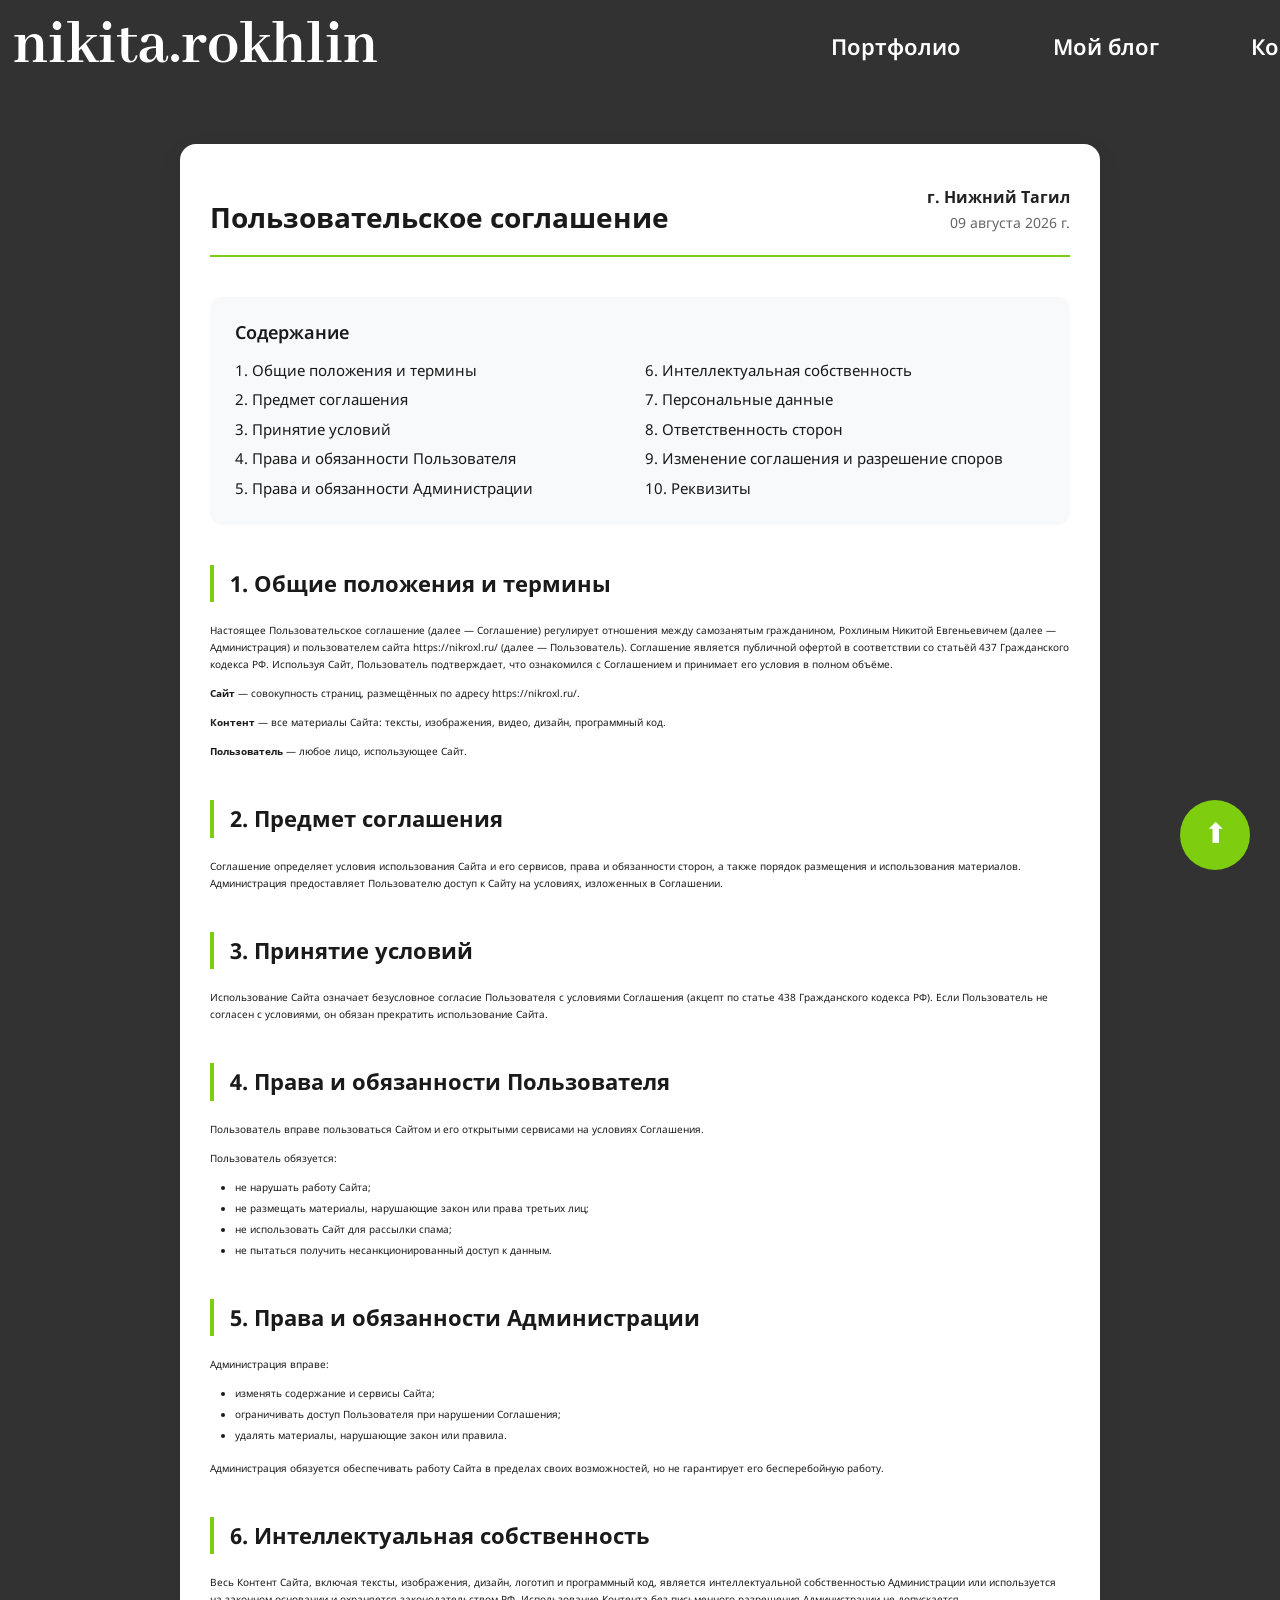
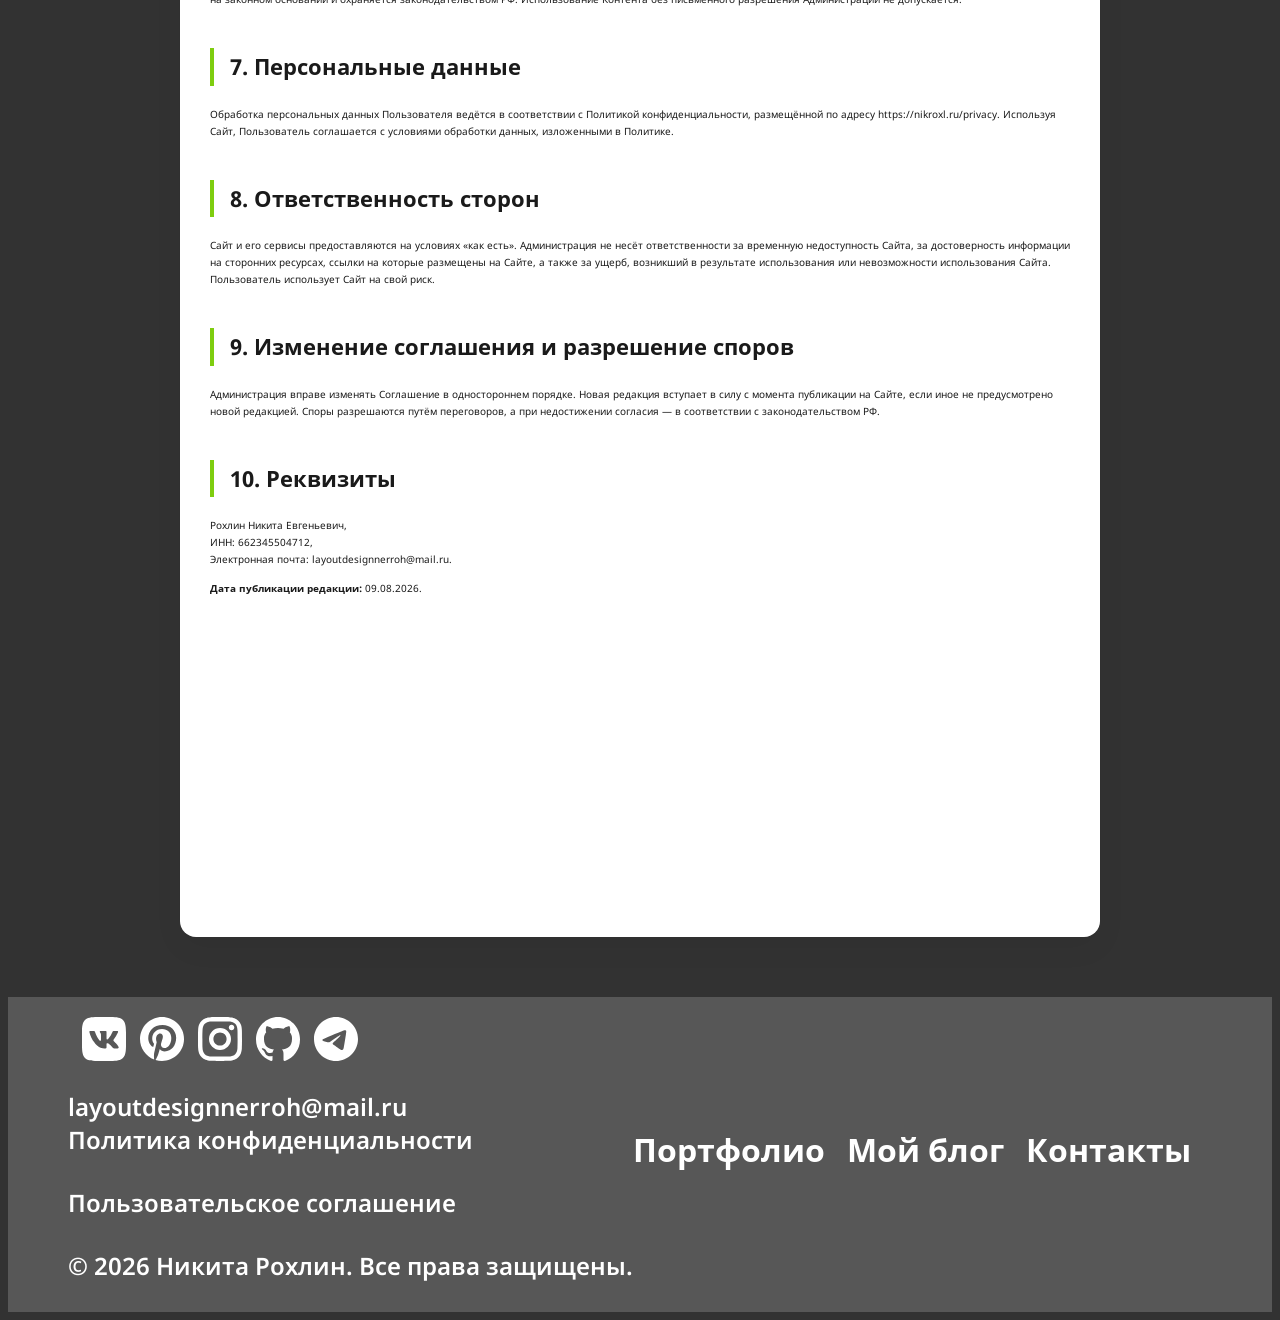
==== agreement.html @ 5d5fa80c "добавил js и форму" ====
<!DOCTYPE html>
<html lang="ru">

<head>
    <meta charset="UTF-8">
    <meta name="viewport" content="width=device-width, initial-scale=1.0">
    <link rel="stylesheet" href="/css/style.css">
    <link rel="stylesheet" href="/css/privary.css">
    <script src="JS/blogCards.js" defer></script>
    <script src="JS/blogPage.js" defer></script>
    <script src="JS/modalMenu.js" defer></script>
    <script src="JS/UpArrow.js" defer></script>
    <title>NIKROXL</title>
</head>

<style>
    /* ============================================
   СТИЛИ ДЛЯ СТРАНИЦ С ПРАВОВЫМИ ДОКУМЕНТАМИ
   ============================================ */

    /* Основной контейнер контента */
    .legal-page {
        max-width: 860px;
        margin: 60px auto;
        padding: 40px 30px;
        background: #ffffff;
        border-radius: 16px;
        box-shadow: 0 10px 30px rgba(0, 0, 0, 0.05);
        line-height: 1.7;
        color: #1a1a1a;

        /* ===== ВАЖНО: отступ снизу, чтобы контент не наезжал на футер ===== */
        padding-bottom: 300px;
        /* Если футер высокий, увеличь это значение */
    }

    /* Шапка документа */
    .legal-page__header {
        display: flex;
        justify-content: space-between;
        align-items: flex-end;
        flex-wrap: wrap;
        border-bottom: 2px solid #7ECD0F;
        padding-bottom: 20px;
        margin-bottom: 40px;
    }

    .legal-page__title {
        font-size: 28px;
        font-weight: 700;
        margin: 0;
        line-height: 1.2;
    }

    .legal-page__meta {
        text-align: right;
        font-size: 14px;
        color: #666;
    }

    .legal-page__meta strong {
        display: block;
        font-size: 16px;
        color: #222;
    }

    /* Оглавление */
    .legal-page__toc {
        background: #f8f9fa;
        padding: 20px 25px;
        border-radius: 12px;
        margin-bottom: 40px;
    }

    .legal-page__toc-title {
        font-size: 18px;
        font-weight: 600;
        margin-top: 0;
        margin-bottom: 10px;
    }

    .legal-page__toc-list {
        list-style: none;
        padding: 0;
        margin: 0;
        columns: 2 200px;
    }

    .legal-page__toc-list li {
        margin-bottom: 4px;
    }

    .legal-page__toc-list a {
        color: #1a1a1a;
        text-decoration: none;
        font-size: 15px;
        transition: color 0.2s;
    }

    .legal-page__toc-list a:hover {
        color: #7ECD0F;
    }

    /* Секции */
    .legal-page__section {
        margin-bottom: 40px;
    }

    .legal-page__section h2 {
        font-size: 22px;
        font-weight: 700;
        border-left: 4px solid #7ECD0F;
        padding-left: 16px;
        margin-top: 0;
        margin-bottom: 20px;
    }

    .legal-page__section h3 {
        font-size: 18px;
        font-weight: 600;
        margin-top: 25px;
        margin-bottom: 10px;
    }

    .legal-page__section p {
        margin: 12px 0;
    }

    .legal-page__section ul,
    .legal-page__section ol {
        padding-left: 25px;
        margin: 10px 0 16px;
    }

    .legal-page__section li {
        margin-bottom: 4px;
    }

    /* Футер — принудительно возвращаем в нормальный поток */
    .footer {
        position: relative !important;
        clear: both;
        margin-top: 0 !important;
    }

    /* Адаптив для мобилок */
    @media (max-width: 640px) {
        .legal-page {
            padding: 20px 16px;
            margin: 20px 10px;
            padding-bottom: 250px;
            /* На мобилках футер выше, отступ может быть меньше */
        }

        .legal-page__header {
            flex-direction: column;
            align-items: flex-start;
            gap: 8px;
        }

        .legal-page__meta {
            text-align: left;
            font-size: 13px;
        }

        .legal-page__toc-list {
            columns: 1;
        }
    }
</style>

<body>

    <div class="modal-overlay" id="modalOverlay">
        <div class="modal">
            <button class="modal__close" id="modalClose">✕</button>
            <nav class="modal__nav">
                <ul class="modal__list">
                    <li class="modal__item"><a href="/portfolio.html" class="modal__link">Портфолио</a></li>
                    <li class="modal__item"><a href="/blog.html" class="modal__link">Мой блог</a></li>
                    <li class="modal__item"><a href="/contact.html" class="modal__link">Контакты</a></li>
                </ul>
            </nav>
        </div>
    </div>

    <header class="header">
        <div class="container header__container">
            <div class="header__block">
                <a href="index.html" class="logo">
                    <h1 class="logo__text">nikita.rokhlin</h1>
                </a>

                <nav class="nav">
                    <ul class="nav__list">
                        <li class="nav__item"><a href="/portfolio.html" class="nav__link">Портфолио</a></li>
                        <li class="nav__item"><a href="/blog.html" class="nav__link">Мой блог</a></li>
                        <li class="nav__item"><a href="/contact.html" class="nav__link">Контакты</a></li>
                    </ul>
                </nav>

                <button class="btn bth__header">Меню</button>
            </div>
        </div>
    </header>

    <!--                          MAIN                    -->

    <main class="legal-page" id="top">

        <!-- ШАПКА -->
        <header class="legal-page__header">
            <h1 class="legal-page__title">Пользовательское соглашение</h1>
            <div class="legal-page__meta">
                <strong>г. Нижний Тагил</strong>
                09 августа 2026 г.
            </div>
        </header>

        <!-- ОГЛАВЛЕНИЕ -->
        <nav class="legal-page__toc" aria-label="Оглавление">
            <p class="legal-page__toc-title">Содержание</p>
            <ul class="legal-page__toc-list">
                <li><a href="#section1">1. Общие положения и термины</a></li>
                <li><a href="#section2">2. Предмет соглашения</a></li>
                <li><a href="#section3">3. Принятие условий</a></li>
                <li><a href="#section4">4. Права и обязанности Пользователя</a></li>
                <li><a href="#section5">5. Права и обязанности Администрации</a></li>
                <li><a href="#section6">6. Интеллектуальная собственность</a></li>
                <li><a href="#section7">7. Персональные данные</a></li>
                <li><a href="#section8">8. Ответственность сторон</a></li>
                <li><a href="#section9">9. Изменение соглашения и разрешение споров</a></li>
                <li><a href="#section10">10. Реквизиты</a></li>
            </ul>
        </nav>

        <!-- РАЗДЕЛ 1 -->
        <section class="legal-page__section" id="section1">
            <h2>1. Общие положения и термины</h2>
            <p>Настоящее Пользовательское соглашение (далее — Соглашение) регулирует отношения между самозанятым
                гражданином, Рохлиным Никитой Евгеньевичем (далее — Администрация) и пользователем сайта <a
                    href="https://nikroxl.ru/">https://nikroxl.ru/</a> (далее — Пользователь). Соглашение является
                публичной офертой в соответствии со статьёй 437 Гражданского кодекса РФ. Используя Сайт, Пользователь
                подтверждает, что ознакомился с Соглашением и принимает его условия в полном объёме.</p>

            <p><strong>Сайт</strong> — совокупность страниц, размещённых по адресу <a
                    href="https://nikroxl.ru/">https://nikroxl.ru/</a>.</p>
            <p><strong>Контент</strong> — все материалы Сайта: тексты, изображения, видео, дизайн, программный код.</p>
            <p><strong>Пользователь</strong> — любое лицо, использующее Сайт.</p>
        </section>

        <!-- РАЗДЕЛ 2 -->
        <section class="legal-page__section" id="section2">
            <h2>2. Предмет соглашения</h2>
            <p>Соглашение определяет условия использования Сайта и его сервисов, права и обязанности сторон, а также
                порядок размещения и использования материалов. Администрация предоставляет Пользователю доступ к Сайту
                на условиях, изложенных в Соглашении.</p>
        </section>

        <!-- РАЗДЕЛ 3 -->
        <section class="legal-page__section" id="section3">
            <h2>3. Принятие условий</h2>
            <p>Использование Сайта означает безусловное согласие Пользователя с условиями Соглашения (акцепт по статье
                438 Гражданского кодекса РФ). Если Пользователь не согласен с условиями, он обязан прекратить
                использование Сайта.</p>
        </section>

        <!-- РАЗДЕЛ 4 -->
        <section class="legal-page__section" id="section4">
            <h2>4. Права и обязанности Пользователя</h2>
            <p>Пользователь вправе пользоваться Сайтом и его открытыми сервисами на условиях Соглашения.</p>
            <p>Пользователь обязуется:</p>
            <ul>
                <li>не нарушать работу Сайта;</li>
                <li>не размещать материалы, нарушающие закон или права третьих лиц;</li>
                <li>не использовать Сайт для рассылки спама;</li>
                <li>не пытаться получить несанкционированный доступ к данным.</li>
            </ul>
        </section>

        <!-- РАЗДЕЛ 5 -->
        <section class="legal-page__section" id="section5">
            <h2>5. Права и обязанности Администрации</h2>
            <p>Администрация вправе:</p>
            <ul>
                <li>изменять содержание и сервисы Сайта;</li>
                <li>ограничивать доступ Пользователя при нарушении Соглашения;</li>
                <li>удалять материалы, нарушающие закон или правила.</li>
            </ul>
            <p>Администрация обязуется обеспечивать работу Сайта в пределах своих возможностей, но не гарантирует его
                бесперебойную работу.</p>
        </section>

        <!-- РАЗДЕЛ 6 -->
        <section class="legal-page__section" id="section6">
            <h2>6. Интеллектуальная собственность</h2>
            <p>Весь Контент Сайта, включая тексты, изображения, дизайн, логотип и программный код, является
                интеллектуальной собственностью Администрации или используется на законном основании и охраняется
                законодательством РФ. Использование Контента без письменного разрешения Администрации не допускается.
            </p>
        </section>

        <!-- РАЗДЕЛ 7 -->
        <section class="legal-page__section" id="section7">
            <h2>7. Персональные данные</h2>
            <p>Обработка персональных данных Пользователя ведётся в соответствии с Политикой конфиденциальности,
                размещённой по адресу <a href="https://nikroxl.ru/privacy">https://nikroxl.ru/privacy</a>. Используя
                Сайт, Пользователь соглашается с условиями обработки данных, изложенными в Политике.</p>
        </section>

        <!-- РАЗДЕЛ 8 -->
        <section class="legal-page__section" id="section8">
            <h2>8. Ответственность сторон</h2>
            <p>Сайт и его сервисы предоставляются на условиях «как есть». Администрация не несёт ответственности за
                временную недоступность Сайта, за достоверность информации на сторонних ресурсах, ссылки на которые
                размещены на Сайте, а также за ущерб, возникший в результате использования или невозможности
                использования Сайта. Пользователь использует Сайт на свой риск.</p>
        </section>

        <!-- РАЗДЕЛ 9 -->
        <section class="legal-page__section" id="section9">
            <h2>9. Изменение соглашения и разрешение споров</h2>
            <p>Администрация вправе изменять Соглашение в одностороннем порядке. Новая редакция вступает в силу с
                момента публикации на Сайте, если иное не предусмотрено новой редакцией. Споры разрешаются путём
                переговоров, а при недостижении согласия — в соответствии с законодательством РФ.</p>
        </section>

        <!-- РАЗДЕЛ 10 -->
        <section class="legal-page__section" id="section10">
            <h2>10. Реквизиты</h2>
            <p>
                Рохлин Никита Евгеньевич,<br>
                ИНН: 662345504712,<br>
                Электронная почта: <a href="mailto:layoutdesignnerroh@mail.ru">layoutdesignnerroh@mail.ru</a>.
            </p>
            <p><strong>Дата публикации редакции:</strong> 09.08.2026.</p>
        </section>


    </main>


    <footer class="footer">
        <div class="container footer__container footer_politika">
            <!-- ===== ВЕРХНЯЯ ЧАСТЬ: Соцсети + Контакты ===== -->
            <div class="left__card">
                <div class="footer__top">
                    <!-- Социальные сети -->
                    <ul class="footer__social" aria-label="Социальные сети">
                        <li class="footer__social-item">
                            <a href="#" target="_blank" rel="noopener noreferrer" aria-label="Telegram">
                                <svg width="44" height="44" viewBox="0 0 44 44" fill="none"
                                    xmlns="http://www.w3.org/2000/svg">
                                    <path
                                        d="M28.7606 0H15.2636C2.9304 0 0 2.9326 0 15.2394V28.7386C0 41.0674 2.9106 44 15.2394 44H28.7386C41.0674 44 44 41.0894 44 28.7606V15.2636C44 2.9304 41.0894 0 28.7606 0ZM35.5212 31.394H32.3114C31.097 31.394 30.7318 30.4106 28.5538 28.2326C26.653 26.4 25.85 26.1712 25.3682 26.1712C24.7038 26.1712 24.5212 26.3538 24.5212 27.2712V30.1576C24.5212 30.9386 24.2682 31.3962 22.2288 31.3962C20.2499 31.2618 18.3311 30.6599 16.63 29.6399C14.9289 28.6199 13.494 27.211 12.4432 25.5288C9.94917 22.4279 8.21486 18.7868 7.3788 14.8962C7.3788 14.4144 7.5614 13.9788 8.4788 13.9788H11.6886C12.5136 13.9788 12.8106 14.3462 13.1318 15.1932C14.6894 19.778 17.347 23.7644 18.425 23.7644C18.8386 23.7644 19.019 23.5818 19.019 22.55V17.8288C18.8826 15.675 17.7386 15.4924 17.7386 14.7136C17.7533 14.5082 17.8474 14.3166 18.001 14.1794C18.1546 14.0422 18.3556 13.9703 18.5614 13.9788H23.6038C24.2924 13.9788 24.5212 14.322 24.5212 15.147V21.5182C24.5212 22.2068 24.8182 22.4356 25.025 22.4356C25.4386 22.4356 25.7576 22.2068 26.5144 21.45C28.1399 19.4677 29.4679 17.2592 30.4568 14.894C30.5585 14.6103 30.7499 14.3675 31.002 14.2024C31.2541 14.0372 31.5531 13.9587 31.8538 13.9788H35.0636C36.025 13.9788 36.2296 14.4606 36.025 15.147C34.858 17.7616 33.4138 20.2434 31.7174 22.55C31.372 23.078 31.2334 23.353 31.7174 23.9712C32.0364 24.453 33.1606 25.3924 33.9174 26.2856C35.0168 27.383 35.93 28.6521 36.6212 30.0432C36.8962 30.9364 36.4364 31.394 35.5212 31.394Z"
                                        fill="white" />
                                </svg>
                            </a>
                        </li>
                        <li class="footer__social-item">
                            <a href="#" target="_blank" rel="noopener noreferrer" aria-label="GitHub">
                                <svg width="44" height="44" viewBox="0 0 44 44" fill="none"
                                    xmlns="http://www.w3.org/2000/svg">
                                    <path
                                        d="M15.488 42.988C17.6 43.626 19.734 44 22 44C27.8348 44 33.4305 41.6822 37.5564 37.5564C41.6822 33.4305 44 27.8348 44 22C44 19.1109 43.431 16.2501 42.3254 13.581C41.2197 10.9118 39.5992 8.48654 37.5564 6.44365C35.5135 4.40076 33.0882 2.78025 30.419 1.67465C27.7499 0.569047 24.8891 0 22 0C19.1109 0 16.2501 0.569047 13.581 1.67465C10.9118 2.78025 8.48654 4.40076 6.44365 6.44365C2.31785 10.5695 0 16.1652 0 22C0 31.35 5.874 39.38 14.168 42.548C13.97 40.832 13.772 37.994 14.168 36.036L16.698 25.168C16.698 25.168 16.06 23.892 16.06 21.868C16.06 18.832 17.952 16.566 20.108 16.566C22 16.566 22.88 17.952 22.88 19.734C22.88 21.626 21.626 24.332 20.988 26.928C20.614 29.084 22.132 30.976 24.332 30.976C28.248 30.976 31.284 26.796 31.284 20.9C31.284 15.62 27.5 12.012 22.066 12.012C15.862 12.012 12.21 16.632 12.21 21.494C12.21 23.386 12.826 25.3 13.838 26.554C14.036 26.686 14.036 26.862 13.97 27.192L13.332 29.59C13.332 29.964 13.09 30.096 12.716 29.832C9.9 28.6 8.272 24.596 8.272 21.362C8.272 14.41 13.2 8.096 22.704 8.096C30.272 8.096 36.168 13.53 36.168 20.746C36.168 28.314 31.482 34.386 24.772 34.386C22.638 34.386 20.548 33.242 19.8 31.9L18.326 37.114C17.82 39.006 16.434 41.536 15.488 43.054V42.988Z"
                                        fill="white" />
                                </svg>
                            </a>
                        </li>
                        <li class="footer__social-item">
                            <a href="#" target="_blank" rel="noopener noreferrer" aria-label="YouTube">
                                <svg width="44" height="44" viewBox="0 0 44 44" fill="none"
                                    xmlns="http://www.w3.org/2000/svg">
                                    <path
                                        d="M22.0022 15.4C20.2518 15.4 18.573 16.0954 17.3353 17.3331C16.0976 18.5708 15.4022 20.2496 15.4022 22C15.4022 23.7504 16.0976 25.4292 17.3353 26.6669C18.573 27.9046 20.2518 28.6 22.0022 28.6C23.7526 28.6 25.4314 27.9046 26.6691 26.6669C27.9068 25.4292 28.6022 23.7504 28.6022 22C28.6022 20.2496 27.9068 18.5708 26.6691 17.3331C25.4314 16.0954 23.7526 15.4 22.0022 15.4ZM22.0022 11C24.9196 11 27.7175 12.1589 29.7804 14.2218C31.8433 16.2847 33.0022 19.0826 33.0022 22C33.0022 24.9174 31.8433 27.7153 29.7804 29.7782C27.7175 31.8411 24.9196 33 22.0022 33C19.0848 33 16.2869 31.8411 14.224 29.7782C12.1611 27.7153 11.0022 24.9174 11.0022 22C11.0022 19.0826 12.1611 16.2847 14.224 14.2218C16.2869 12.1589 19.0848 11 22.0022 11ZM36.3022 10.45C36.3022 11.1793 36.0125 11.8788 35.4967 12.3945C34.981 12.9103 34.2815 13.2 33.5522 13.2C32.8229 13.2 32.1234 12.9103 31.6077 12.3945C31.0919 11.8788 30.8022 11.1793 30.8022 10.45C30.8022 9.72065 31.0919 9.02118 31.6077 8.50546C32.1234 7.98973 32.8229 7.7 33.5522 7.7C34.2815 7.7 34.981 7.98973 35.4967 8.50546C36.0125 9.02118 36.3022 9.72065 36.3022 10.45ZM22.0022 4.4C16.5594 4.4 15.6706 4.4154 13.1384 4.5276C11.4136 4.609 10.2564 4.84 9.1828 5.258C8.28483 5.58882 7.47279 6.1174 6.8068 6.8046C6.1188 7.47036 5.58946 8.28242 5.258 9.1806C4.84 10.2586 4.609 11.4136 4.5298 13.1362C4.4154 15.565 4.4 16.4142 4.4 22C4.4 27.445 4.4154 28.3316 4.5276 30.8638C4.609 32.5864 4.84 33.7458 5.2558 34.8172C5.6298 35.7742 6.0698 36.4628 6.8002 37.1932C7.5416 37.9324 8.2302 38.3746 9.1762 38.7398C10.263 39.16 11.4202 39.3932 13.1362 39.4724C15.565 39.5868 16.4142 39.6 22 39.6C27.445 39.6 28.3316 39.5846 30.8638 39.4724C32.5842 39.391 33.7414 39.16 34.8172 38.7442C35.7152 38.4134 36.5272 37.8848 37.1932 37.1976C37.9346 36.4584 38.3768 35.7698 38.742 34.8216C39.16 33.7392 39.3932 32.582 39.4724 30.8616C39.5868 28.435 39.6 27.5836 39.6 22C39.6 16.5572 39.5846 15.6684 39.4724 13.1362C39.391 11.4158 39.1578 10.2542 38.742 9.1806C38.4112 8.28263 37.8826 7.47059 37.1954 6.8046C36.5296 6.1166 35.7176 5.58726 34.8194 5.2558C33.7414 4.8378 32.5842 4.6068 30.8638 4.5276C28.4372 4.4132 27.588 4.4 22 4.4M22 0C27.9774 0 28.7232 0.0219999 31.0706 0.132C33.4114 0.242 35.0086 0.6094 36.41 1.155C37.862 1.7138 39.0852 2.4706 40.3084 3.6916C41.4275 4.79101 42.2932 6.12144 42.845 7.59C43.3884 8.9914 43.758 10.5886 43.868 12.9316C43.9714 15.2768 44 16.0226 44 22C44 27.9774 43.978 28.7232 43.868 31.0684C43.758 33.4136 43.3884 35.0064 42.845 36.41C42.2932 37.8786 41.4275 39.209 40.3084 40.3084C39.209 41.4275 37.8786 42.2932 36.41 42.845C35.0086 43.3884 33.4114 43.758 31.0706 43.868C28.7232 43.9714 27.9774 44 22 44C16.0226 44 15.2768 43.978 12.9294 43.868C10.5886 43.758 8.9936 43.3884 7.59 42.845C6.12144 42.2932 4.79101 41.4275 3.6916 40.3084C2.57247 39.209 1.7068 37.8786 1.155 36.41C0.6094 35.0086 0.242 33.4114 0.132 31.0684C0.0263999 28.7232 0 27.9774 0 22C0 16.0226 0.0219999 15.2768 0.132 12.9316C0.242 10.5864 0.6094 8.9936 1.155 7.59C1.7068 6.12144 2.57247 4.79101 3.6916 3.6916C4.79101 2.57247 6.12144 1.7068 7.59 1.155C8.9914 0.6094 10.5864 0.242 12.9294 0.132C15.279 0.0285999 16.0248 0 22.0022 0"
                                        fill="white" />
                                </svg>
                            </a>
                        </li>
                        <li class="footer__social-item">
                            <a href="#" target="_blank" rel="noopener noreferrer" aria-label="VK">
                                <svg width="44" height="44" viewBox="0 0 44 44" fill="none"
                                    xmlns="http://www.w3.org/2000/svg">
                                    <path
                                        d="M22 0C19.1109 0 16.2501 0.583175 13.581 1.71623C10.9118 2.84928 8.48654 4.51002 6.44365 6.60363C2.31785 10.8319 0 16.5666 0 22.5462C0 32.5116 6.314 40.9664 15.048 43.9651C16.148 44.1454 16.5 43.4465 16.5 42.8378V39.0275C10.406 40.3802 9.108 36.0063 9.108 36.0063C8.096 33.3909 6.666 32.692 6.666 32.692C4.664 31.2941 6.82 31.3392 6.82 31.3392C9.02 31.497 10.186 33.6615 10.186 33.6615C12.1 37.0885 15.334 36.0739 16.588 35.5328C16.786 34.0673 17.358 33.0753 17.974 32.5116C13.09 31.948 7.964 30.009 7.964 21.4189C7.964 18.9163 8.8 16.9096 10.23 15.3089C10.01 14.7452 9.24 12.4004 10.45 9.35667C10.45 9.35667 12.298 8.74792 16.5 11.6564C18.238 11.1604 20.13 10.9124 22 10.9124C23.87 10.9124 25.762 11.1604 27.5 11.6564C31.702 8.74792 33.55 9.35667 33.55 9.35667C34.76 12.4004 33.99 14.7452 33.77 15.3089C35.2 16.9096 36.036 18.9163 36.036 21.4189C36.036 30.0315 30.888 31.9254 25.982 32.4891C26.774 33.188 27.5 34.5633 27.5 36.6601V42.8378C27.5 43.4465 27.852 44.168 28.974 43.9651C37.708 40.9439 44 32.5116 44 22.5462C44 19.5854 43.431 16.6536 42.3254 13.9181C41.2197 11.1827 39.5992 8.69724 37.5564 6.60363C35.5135 4.51002 33.0882 2.84928 30.419 1.71623C27.7499 0.583175 24.8891 0 22 0Z"
                                        fill="white" />
                                </svg>
                            </a>
                        </li>
                        <li class="footer__social-item">
                            <a href="#" target="_blank" rel="noopener noreferrer" aria-label="YouTube">
                                <svg width="44" height="44" viewBox="0 0 44 44" fill="none"
                                    xmlns="http://www.w3.org/2000/svg">
                                    <path
                                        d="M22 0C9.856 0 0 9.856 0 22C0 34.144 9.856 44 22 44C34.144 44 44 34.144 44 22C44 9.856 34.144 0 22 0ZM32.208 14.96C31.878 18.436 30.448 26.884 29.722 30.778C29.414 32.428 28.798 32.978 28.226 33.044C26.95 33.154 25.982 32.208 24.75 31.394C22.814 30.118 21.714 29.326 19.844 28.094C17.666 26.664 19.074 25.872 20.328 24.596C20.658 24.266 26.29 19.14 26.4 18.678C26.4153 18.608 26.4132 18.5354 26.3941 18.4664C26.3749 18.3974 26.3392 18.3341 26.29 18.282C26.158 18.172 25.982 18.216 25.828 18.238C25.63 18.282 22.55 20.328 16.544 24.376C15.664 24.97 14.872 25.278 14.168 25.256C13.376 25.234 11.88 24.816 10.758 24.442C9.372 24.002 8.294 23.76 8.382 22.99C8.426 22.594 8.976 22.198 10.01 21.78C16.434 18.986 20.702 17.138 22.836 16.258C28.952 13.706 30.206 13.266 31.042 13.266C31.218 13.266 31.636 13.31 31.9 13.53C32.12 13.706 32.186 13.948 32.208 14.124C32.186 14.256 32.23 14.652 32.208 14.96Z"
                                        fill="white" />
                                </svg>
                            </a>
                        </li>
                    </ul>

                    <!-- Контакты -->
                    <div class="footer__contacts">
                        <a href="mailto:layoutdesignnerroh@mail.ru" class="footer__email footer__text">
                            layoutdesignnerroh@mail.ru
                        </a>
                    </div>
                </div>

                <!-- ===== СРЕДНЯЯ ЧАСТЬ: Навигация ===== -->


                <!-- ===== НИЖНЯЯ ЧАСТЬ: Юридическая информация ===== -->
                <div class="footer__legal">
                    <a href="/privary.html" class="footer__legal-link footer__text nav__link">Политика
                        конфиденциальности</a>
                    <a href="/agreement.html" class="footer__legal-link footer__text nav__link">Пользовательское
                        соглашение</a>
                </div>



                <!-- ===== КОПИРАЙТ ===== -->
                <div class="footer__copyright">
                    <p class="footer__copy-text footer__text">© 2026 Никита Рохлин. Все права защищены.</p>
                </div>
            </div>

            <nav class="footer__nav" aria-label="Навигация в подвале">
                <ul class="footer__nav-list">
                    <li class="footer__nav-item nav__link">
                        <a href="/portfolio.html" class="footer__nav-link">Портфолио</a>
                    </li>
                    <li class="footer__nav-item nav__link">
                        <a href="/blog.html" class="footer__nav-link">Мой блог</a>
                    </li>
                    <li class="footer__nav-item nav__link">
                        <a href="/contact.html" class="footer__nav-link">Контакты</a>
                    </li>
                </ul>
            </nav>
        </div>
    </footer>


    <button class="up__Arrow" id="UpArrow">

    </button>

</body>

</html>
---- css/style.css ----
@font-face {
    font-family: 'AbhayaLibre';
    src: url('/fonts/AbhayaLibre-Regular.eot');
    src: local('AbhayaLibre Regular'), local('AbhayaLibre-Regular'),
        url('/fonts/AbhayaLibre-Regular.woff2') format('woff2'),
        url('/fonts/AbhayaLibre-Regular.woff') format('woff');
    font-weight: 400;
    font-style: normal;
    font-display: swap;
}

@font-face {
    font-family: 'AbhayaLibre';
    src: url('/fonts/AbhayaLibre-Bold.eot');
    src: local('AbhayaLibre Bold'), local('AbhayaLibre-Bold'),
        url('/fonts/AbhayaLibre-Bold.woff2') format('woff2'),
        url('/fonts/AbhayaLibre-Bold.woff') format('woff');
    font-weight: 700;
    font-style: normal;
    font-display: swap;
}

@font-face {
    font-family: 'NotoSans';
    src: url('/fonts/NotoSans-Regular.eot');
    src: local('NotoSans Regular'), local('NotoSans-Regular'),
        url('/fonts/NotoSans-Regular.woff2') format('woff2'),
        url('/fonts/NotoSans-Regular.woff') format('woff');
    font-weight: 400;
    font-style: normal;
    font-display: swap;
}

@font-face {
    font-family: 'NotoSans';
    src: url('/fonts/NotoSans-Regular.eot');
    src: local('NotoSans Medium'), local('NotoSans-Medium'),
        url('/fonts/NotoSans-Medium.woff2') format('woff2'),
        url('/fonts/NotoSans-Medium.woff') format('woff');
    font-weight: 500;
    font-style: normal;
    font-display: swap;
}

@font-face {
    font-family: 'NotoSans';
    src: url('/fonts/NotoSans-SemiBold.eot');
    src: local('NotoSans SemiBold'), local('NotoSans-SemiBold'),
        url('/fonts/NotoSans-SemiBold.woff2') format('woff2'),
        url('/fonts/NotoSans-SemiBold.woff') format('woff');
    font-weight: 600;
    font-style: normal;
    font-display: swap;
}

@font-face {
    font-family: 'NotoSans';
    src: url('/fonts/NotoSans-Bold.eot');
    src: local('NotoSans Bold'), local('NotoSans-Bold'),
        url('/fonts/NotoSans-Bold.woff2') format('woff2'),
        url('/fonts/NotoSans-Bold.woff') format('woff');
    font-weight: 700;
    font-style: normal;
    font-display: swap;
}


:root {
    --main-bg: #323232;
}

body {
    background-color: var(--main-bg);
}

html {
    box-sizing: border-box;
    font-size: 62.5%;
    font-family: "NotoSans", "AbhayaLibre", sans-serif;
    color: white;
}

*,
*::before *::after {
    box-sizing: inherit;
}

a {
    color: inherit;
    text-decoration: none;
}

img {
    max-width: 100%;
    height: auto;
}

/* glon */

.bth-reset {
    padding: 0;
    border: none;
    background-color: transparent;
    cursor: pointer;
}

.list-reset {
    margin: 0;
    padding: 0;
    list-style: none;
}

.container {
    width: 1440px;
    height: auto;
    padding: 0 5px;
    margin: 0 auto;
    margin-bottom: 50px;
    white-space: nowrap;
}


/* HEADER */

.header__block {
    display: flex;
    flex-direction: row;
    justify-content: space-between;
    align-items: center;
}

.logo__text {
    margin: 0;
    font-size: 6.4rem;
    font-weight: 700;
    font-family: 'AbhayaLibre';
    letter-spacing: -10%;
}

.logo__text:hover {
    color: #B9FF57;
}

.nav__list {
    padding: 0;
    margin: 0;
    display: flex;
    flex-direction: row;


}

.nav__item {
    margin-right: 9.2rem;
    font-size: 2.2rem;
    font-weight: 600;
    font-family: 'NotoSans';
    list-style: none;
}

.nav__link:hover {
    color: #B9FF57;
}

.bth__header {
    display: none;
}

@media (max-width: 1023px) {

    .header__container {
        width: 100%;
    }

    .header__block {
        justify-content: space-between;
    }

    .logo__text {
        font-size: 3.6rem;
    }

    .nav__item {
        font-size: 1.7rem;
        font-family: 'NotoSans';
        list-style: none;
    }

    .bth__header {
        display: none;
    }
}

@media (max-width: 767px) {

    .header__container {
        width: 100%;
    }

    .header__block {
        justify-content: space-around;
    }

    .logo__text {
        font-size: 3.2rem;
    }

    .nav__list {
        display: none;
    }

    .bth__header {
        display: flex;
        justify-content: center;
        align-self: center;
        padding: 1rem 1rem;
        font-size: 2.1rem;
        font-weight: 600;
        font-family: 'NotoSans';
        border: 1px solid #8F8F8F;
        border-radius: 10px;
        color: white;
        background-color: #8F8F8F;
    }

    .bth__header::after {
        content: url(/img/Vector__header.svg);
        margin-left: 1rem;
    }

    .bth__header:hover {
        background-color: #b9b8b8;
    }
}

/*  MAIN */

/* HERO */

.hero__container {
    display: flex;
    flex-direction: row;
    justify-content: start;
    align-items: start;
    gap: 90px;
}


.hero__block {
    display: flex;
    flex-direction: column;
    justify-content: center;
    align-items: start;
    white-space: wrap;
    width: 100%;
    width: 558px;
    padding: 37px 64px;
    border: 1px solid #575757;
    border-radius: 8px;
    background-color: #575757;
}

.hero__subtitle {
    margin-bottom: 2rem;
    font-size: 2.4rem;
    font-weight: 500;
    font-family: 'NotoSans';
}

.hero__subtitle:last-child {
    margin-bottom: 2.8rem;
}

.hero__title {
    max-width: 372px;
    margin: 0;
    margin-bottom: 2rem;
    font-size: 3.6rem;
    font-weight: 400;
    font-family: 'NotoSans';
}

.button__hero {
    display: flex;
    flex-direction: row;
    gap: 50px;
}

.btn__main {
    padding: 5px 20px;
    border: none;
    border-radius: 15px;
    color: black;
    background: linear-gradient(to bottom, #B9FF57, #7ECD0F);
    font-size: 3.2rem;
    font-weight: 500;
    font-family: 'NotoSans';
    box-shadow: 0px 8px 8px 0px rgba(0, 0, 0, 0.25);
}

.btn__main:hover {
    transform: scale(1.1);
}

.hero__img {
    width: 499px;
    height: 370px;
    background-image: url("/img/Hero___img-1.png");
    background-repeat: no-repeat;
    background-position: center;
    background-size: contain;
}

@media (max-width: 1023px) {
    .hero__container {
        width: 100%;
    }

    .hero__block {
        width: 100%;
        width: 329px;
        padding: 37px 37px;
    }

    .button__hero {
        flex-direction: column;
        gap: 10px;
    }

    .btn__main {
        display: flex;
        justify-content: center;
        padding: 5px 20px;
        font-size: 2.2rem;
    }

    .hero__img {
    width: 410px;
    max-height: 550px;
    }


}

@media (max-width: 767px) {
    .hero__container {
        display: flex;
        flex-direction: column;
        align-items: center;
        width: 100%;
        gap: 50px;
    }

    .hero__block {

        width: 100%;
        width: 260px;
        padding: 37px 37px;
    }

    .button__hero {
        flex-direction: column;
        gap: 20px;
    }

    .hero__subtitle {
        font-size: 2rem;
    }

    .hero__title {
        font-size: 2.5rem;
        font-weight: 400;
        font-family: 'NotoSans';
    }

    .hero__img {
    width: 330px;
    height: 370px;
    }
}

/* COOPERATION */

.main__title {
    margin: 0;
    margin-bottom: 7.7rem;
    text-align: center;
    
    font-size: 4.8rem;
    font-weight: 700;
}

.cooperation__list {
    display: flex;
    flex-direction: column;
    align-items: center;
    justify-content: center;
    margin: 0;
}

.cooperation__item {
    display: flex;
    justify-content: center;
    align-items: center;
    margin-bottom: 6.2rem;
}

.cooperation__item:last-child {
    margin-bottom: 0;
}

.cooperation__number {
    display: flex;
    justify-content: center;
    align-items: center;
    width: 150px;
    height: 150px;
    margin-right: 5.1rem;
    border: 1px solid #7ECD0F;
    background-color: #7ECD0F;
    color: black;
    border-radius: 50%;
    font-size: 6.4rem;
    font-weight: 700;
    font-family: 'AbhayaLibre';
}

.cooperation__number:nth-child(2n+2) {
    margin-right: 0;
    margin-left: 5.1rem;

}

.cooperation__text {
    width: 100%;
    max-width: 591px;
    white-space: wrap;
}

.cooperation__title {
    margin: 0;
    margin-bottom: 2.1rem;
    font-size: 3.2rem;
    font-weight: 600;
    font-family: 'NotoSans';
}

.cooperation__description {
    margin: 0;
    font-size: 2.4rem;
    font-weight: 500;
    font-family: 'NotoSans';
}

@media (max-width: 1023px) {
    .cooperation__container {
        width: 100%;
    }

    .cooperation__text {
        max-width: 442px;
    }
}

@media (max-width: 767px) {

    .cooperation__container {
        width: 100%;

    }

    .cooperation__list {
        padding: 0;
        padding-right: 20px;

    }

    .cooperation__text {
        max-width: 224px;
    }

    .cooperation__title {
        font-size: 2.4rem;
    }

    .cooperation__description {
        font-size: 1.6rem;
    }

    .cooperation__number {
        width: 70px;
        height: 70px;
        margin-right: 3rem;
        font-size: 4rem;
    }

    .cooperation__number:nth-child(2n+2) {
        margin-right: 0;
        margin-left: 3rem;

    }
}

/* PRICE */

.price__container {
    display: flex;
    flex-direction: column;
    justify-content: start;
}

.price__title {
    text-align: center;
}

.price__list {
    display: flex;
    flex-direction: row;
    justify-content: center;
    gap: 10px;
}

.price__list:last-child {
}

.price__card {
    display: flex;
    flex-direction: column;
    width: 100%;
    max-width: 420px;
    margin-bottom: 2rem;
    padding: 32px 10px 33px;
    border: none;
    border-radius: 5px;
    background-color: #575757;
}

.priceBlock__last {
    display: flex;
    flex-direction: column;
   align-self: center;
    width: 100%;
    max-width: 1260px;
    margin-bottom: 5.2rem;
    padding: 32px 40px 33px;
    border: none;
    border-radius: 5px;
    background-color: #575757;
}

.price__heading {
    margin: 0;
    margin-bottom: 1.7rem;
    white-space: wrap;
    font-size: 3.2rem;
    font-weight: 700;
    font-family: 'AbhayaLibre';
}

.price__subtitle {
    margin: 0;
    margin-bottom: 2.2rem;
    font-size: 3.2rem;
    font-weight: 600;
    white-space: wrap;
    font-family: 'AbhayaLibre';
}



.card__list {
    display: flex;
    flex-direction: column;
    justify-content: start;
    white-space: wrap;
    padding: 0;
    margin: 0;
}

.card__item {
    margin-bottom: 4.1rem;
    font-size: 2.4rem;
    font-weight: 500;
    font-family: 'NotoSans';
    list-style: none;
}

.price__paragraph {
    margin: 0;
    white-space: wrap;
}

.price__value {
    font-size: 3.2rem;
    font-weight: 700;
    font-family: 'NotoSans';
    color: #B9FF57;
}

.price__prepayment {
    text-align: center;
    margin: 0;
    font-size: 3.2rem;
    font-weight: 700;
    font-family: 'NotoSans';
}

.em__text {
    font-style: normal;
    font-weight: 700;
}

.strong__text {
    color: #B9FF57;
}


@media (max-width: 1023px) {

    .price__container {
        width: 100%;
    }

    .price__card {
        width: 100%;
        max-width: 231px;
    }

    .priceBlock__last {
        display: flex;
        flex-direction: column;
        width: 100%;
        max-width: 693px;
    }

    .price__heading {
        margin: 0;
        margin-bottom: 1.7rem;
        font-size: 2.4rem;
    }

    .price__subtitle {
        font-size: 2.4rem;

    }

    .card__item {
        font-size: 1.5rem;
    }

    .price__value {
        font-size: 3.2rem;
    }
}

@media (max-width: 767px) {

    .price__container {
        width: 100%;

    }

    .price__list {
        flex-direction: column;
        align-items: center;
    }

    .priceBlock__last {
        display: flex;
        justify-content: center;
        align-items: center;
        width: 100%;
        max-width: 251px;
        padding: 9px 0 10px 0;
        height: 250px;
    }

    .price__heading-last {
        
        max-width: 200px;
        font-size: 2rem;
    }

    .price__paragraph {
        max-width: 200px;
        font-size: 1.5rem;
        
    }

    .price__prepayment {
        white-space: wrap;
    }
}

/* FORM */

.form__container {
    display: flex;
    flex-direction: column;
    justify-content: center;
}

.form__Card {
    display: flex;
    flex-direction: column;
    justify-content: center;
    align-items: center;
    align-self: center;
    width: 100%;
    max-width: 1340px;
    background-color: #575757;
    padding: 20px 0 40px;
    border-radius: 10px;
}

.form__subtitle {
    max-width: 700px;
    margin: 0;
    margin-bottom: 6.9rem;
    white-space: wrap;
    font-size: 4.8rem;
    font-weight: 700;
    font-family: 'AbhayaLibre';
}

.form__body {}

.form__group {
    display: flex;
    flex-direction: column;
}

.form__label {
    margin-bottom: 5px;
    font-size: 2rem;
    font-weight: 600;
    font-family: 'NotoSans';
}

.form__input {
    padding: 10px 20px 10px;
    margin-bottom: 2.1rem;
    border: 1px solid #323232;
    border-radius: 20px;
    color: white;
    background-color: #323232;
}

.form__checkbox-label {
    width: 100%;
    max-width: 700px;
    margin-bottom: 1.6rem;
    white-space: wrap;
    font-size: 2rem;
    font-weight: 600;
    font-family: 'NotoSans';
}

@media (max-width: 1023px) {
    .form__container {
        width: 100%;
    }

    .form__Card {
        width: 100%;
        max-width: 773px;
        padding: 30px 0 40px;

    }

    .form__body {
        width: 100%;
        max-width: 350px;
    }

    .form__subtitle {
        max-width: 350px;
        font-size: 3.2rem;
        font-weight: 700;
        font-family: 'AbhayaLibre';
    }
}

@media (max-width: 767px) {
    .form__container {
        width: 100%;
    }

    .form__Card {
    display: flex;
    flex-direction: column;
    justify-content: center;
    align-items: center;
    }


    .form__title {
        white-space: wrap;
    }

    .form__Card {
        width: 100%;
        max-width: 300px;
        padding: 30px 15px 40px;

    }

    .form__body {
        width: 100%;
        max-width: 350px;
    }

    .form__subtitle {
        max-width: 300px;
        font-size: 3.2rem;
        font-weight: 700;
        font-family: 'AbhayaLibre';
    }

    .form__input {
        max-width: 200px;
    }
}

/* FOOTER */

.footer {
    display: flex;
    flex-direction: row;
    justify-content: center;
    align-items: center;
}

.footer__container {
    display: flex;
    flex-direction: row;
    justify-content: center;
    align-items: center;
    width: 100%;
    width: 1440px;
    height: auto;
    margin: 0;
    padding: 20px 40px 30px;
    background-color: #575757;
}

.footer__social {
    display: flex;
    flex-direction: row;
    padding: 0;
    margin: 0;
    margin-bottom: 2.6rem;
    list-style: none;
}

.footer__social-item {
    margin-left: 1.4rem;
}

.footer__text {
    margin: 0;
    margin-bottom: 3rem;
    font-size: 2.4rem;
    font-weight: 600;
    font-family: 'NotoSans';
}

.footer__copy-text {
    margin-bottom: 0;
}

.footer__legal {
    display: flex;
    flex-direction: column;
}


.footer__nav-list {
    display: flex;
    flex-direction: row;
    padding: 0;
    margin: 0;
}

.footer__nav-item {
    margin-right: 2.2rem;
    font-size: 3.2rem;
    font-weight: 700;
    font-family: 'NotoSans';
    list-style: none;
}

@media (max-width: 1023px) {
    .footer__container {
        width: 100%;

    }

    .footer__nav-list {
        flex-direction: column;
        gap: 10px;
    }
}

@media (max-width: 767px) {
    .footer__container {
        display: flex;
        flex-direction: column;
        justify-content: start;
        align-items: start;
        width: 100%;
        max-width: px;
        height: 100%;
        white-space: wrap;
    }

    .footer__copy-text {
        margin-bottom: 2rem;
    }

    .footer__nav-list {
        flex-direction: column;
    }

    .footer__text {
        font-size: 1.6rem;
    }
}

/* PORTFOLIO */



.portfolio__block {
    display: flex;
    flex-direction: row;
    justify-content: center;
    flex-wrap: wrap;
    gap: 90px;

}

.portfolio__card {
    display: flex;
    flex-direction: column;
    justify-content: start;
    flex-wrap: wrap;
    width: 100%;
    max-width: 618px;
    padding: 27px 13px 30px;
    border: 1px solid #968f8f;
    border-radius: 5px;
    background-color: #575757;
}

.portfolio__heading {
    margin: 0;
    margin-bottom: 2.7rem;
    font-size: 3.6rem;
    font-weight: 700;
    font-family: 'NotoSans';
    white-space: wrap;
}

.portfolio__paragraph {
    margin: 0;
    margin-bottom: 2.1rem;
    font-size: 2.4rem;
    font-weight: 400;
    font-family: 'NotoSans';
    white-space: wrap;
}

.supportive__text {
    margin-bottom: 2rem;
    font-size: 2.4rem;
    font-weight: 600;
    font-family: 'NotoSans';
    color: #B9FF57;
}

.supportive__text:last-child {
    margin-bottom: 0;
}



.portfolio__card-text {}

.portfolio__card-list {
    display: flex;
    flex-direction: row;
    justify-content: start;
    align-items: start;
    flex-wrap: wrap;
    width: 100%;
    max-width: 630px;
    gap: 25px;
    padding: 0;
    margin: 0;
    margin-bottom: 3rem;
    list-style: none;
}

.portfolio__card-item {
    display: flex;
    flex-wrap: wrap;
    padding: 5px 40px 5px;
    border: 1px solid #B9FF57;
    border-radius: 15px;
    color: rgb(19, 19, 19);
    background: linear-gradient(to bottom, #B9FF57, #7ECD0F);
    font-size: 3.2rem;
    font-weight: 600;
    font-family: 'NotoSans';
}

.portfolio__link:hover {
    color: #bbc9a8;
}

@media (max-width: 1023px) {

    .portfolio__container {
        width: 100%;
    }

    .portfolio__block {
        justify-content: center;
        gap: 10px;
    }

    .portfolio__card {
        max-width: 318px;
        gap: 10px;
    }

    .portfolio__heading {
        font-size: 2.5rem;
        white-space: wrap;
    }

    .portfolio__paragraph {

        margin-bottom: 2.1rem;
        font-size: 2rem;

    }

    .supportive__text {
        font-size: 1.8rem;
    }

    .portfolio__card-item {
        font-size: 2rem;
    }
}

@media (max-width: 767px) {
    .portfolio__container {
        width: 100%;
    }


    .portfolio__block {
        justify-content: start;
        gap: 10px;
    }

    .portfolio__card {
        max-width: 300px;
    }
}


/* BLOG */

.blog__container {
    display: flex;
    flex-direction: column;
    justify-content: center;
    align-items: center;
    

}

.blog__block {
    display: flex;
    flex-direction: row;
    justify-content: start;
    gap: 20px;
}

.blog__card {
    display: flex;
    flex-direction: row;
    justify-content: start;
    align-items: center;
    

}

/* CONTACT */

.contact__block {
    display: flex;
    flex-direction: row;
    align-items: start;
    padding: 20px 30px 20px;
    background-color: #575757;
}

.contact-list {
    margin: 0;
    padding: 0;
    padding-left: 2rem;
}

.contact {
    font-size: 2.3rem;
    font-weight: 500;

}

.contact__item {
    margin-bottom: 1rem;
    list-style: none;
}

.contact__item:last-child {
    margin-bottom: 0;
}

@media (max-width: 1023px) {
    .contact__container {
        width: 100%;
    }
}

@media (max-width: 767px) {
    .contact__container {
        width: 100%;
    }

    .contact__block {
        flex-direction: column;
    }
}

/* JAVA SCRIPT */ 

/* ---------------- */

.up__Arrow {
    position: fixed;
    bottom: 30px;
    right: 30px;
    width: 70px;
    height: 70px;
   
    border: none;
    border-radius: 50%;
    cursor: pointer;
    color: white;
    background-color: #7ECD0F;
}

.up__Arrow::after  {
 content: "\2b06"; 
 display: block;
 margin-bottom: 2px;
font-size: 2.8rem;
text-align: center;
 line-height: 1;
}


/* POLITIKA VS APPROVAL */



/* ===== МОДАЛЬНОЕ ОКНО ===== */
/* Модальное окно — 100% работает */
.modal-overlay {
    position: fixed;
    top: 0;
    left: 0;
    width: 100%;
    height: 100%;
    background: rgba(0, 0, 0, 0.8);
    backdrop-filter: blur(5px);
    display: none; /* по умолчанию скрыто */
    justify-content: center;
    align-items: center;
    z-index: 9999;
}

.modal-overlay.active {
    display: flex; /* появляется при клике */
}

.modal {
    position: relative;
    background: #323232;
    padding: 40px 30px;
    border-radius: 16px;
    max-width: 400px;
    width: 90%; /* чтобы не вылезало за экран */
    box-shadow: 0 20px 60px rgba(0, 0, 0, 0.5);
    box-sizing: border-box;
}

.modal__close {
    position: absolute;
    top: 15px;
    right: 20px;
    background: none;
    border: none;
    color: white;
    font-size: 28px;
    cursor: pointer;
}

.modal__list {
    list-style: none;
    padding: 0;
    margin: 0;
}

.modal__item {
    margin-bottom: 20px;
}

.modal__link {
    font-size: 24px;
    font-weight: 600;
    color: white;
    text-decoration: none;
}

.modal__link:hover {
    color: #B9FF57;
}
---- css/privary.css ----
/* POLITIKA VS APPROVAL */

.policy {
            max-width: 860px;
            margin: 60px auto;
            padding: 40px 30px;
            padding-bottom: 40px;
            background: #ffffff;
            border-radius: 16px;
            box-shadow: 0 10px 30px rgba(0, 0, 0, 0.05);
            font-family: -apple-system, BlinkMacSystemFont, 'Segoe UI', Roboto, sans-serif;
            line-height: 1.7;
            color: #1a1a1a;
        }

        .policy__header {
            display: flex;
            justify-content: space-between;
            align-items: flex-end;
            flex-wrap: wrap;
            border-bottom: 2px solid #7ECD0F;
            padding-bottom: 20px;
            margin-bottom: 40px;
        }

        .policy__title {
            font-size: 28px;
            font-weight: 700;
            margin: 0;
            line-height: 1.2;
        }

        .policy__meta {
            text-align: right;
            font-size: 14px;
            color: #666;
        }

        .policy__meta strong {
            display: block;
            font-size: 16px;
            color: #222;
        }

        .policy__toc {
            background: #f8f9fa;
            padding: 20px 25px;
            border-radius: 12px;
            margin-bottom: 40px;
        }

        .policy__toc-title {
            font-size: 18px;
            font-weight: 600;
            margin-top: 0;
            margin-bottom: 10px;
        }

        .policy__toc-list {
            list-style: none;
            padding: 0;
            margin: 0;
            columns: 2 200px;
        }

        .policy__toc-list li {
            margin-bottom: 4px;
        }

        .policy__toc-list a {
            color: #1a1a1a;
            text-decoration: none;
            font-size: 15px;
            transition: color 0.2s;
        }

        .policy__toc-list a:hover {
            color: #7ECD0F;
        }

        .policy__section {
            margin-bottom: 40px;
        }

        .policy__section h2 {
            font-size: 22px;
            font-weight: 700;
            border-left: 4px solid #7ECD0F;
            padding-left: 16px;
            margin-top: 0;
            margin-bottom: 20px;
        }

        .policy__section h3 {
            font-size: 18px;
            font-weight: 600;
            margin-top: 25px;
            margin-bottom: 10px;
        }

        .policy__section p {
            margin: 12px 0;
        }

        .policy__section ul, 
        .policy__section ol {
            padding-left: 25px;
            margin: 10px 0 16px;
        }

        .policy__section li {
            margin-bottom: 4px;
        }

        .policy__section .highlight {
            background: #f1f9ed;
            padding: 16px 20px;
            border-radius: 8px;
            border-left: 4px solid #7ECD0F;
            font-size: 15px;
            margin: 20px 0;
        }

      

        @media (max-width: 640px) {
            .policy {
                padding: 20px 16px;
                margin: 20px 10px;
            }
            .policy__header {
                flex-direction: column;
                align-items: flex-start;
                gap: 8px;
            }
            .policy__meta {
                text-align: left;
                font-size: 13px;
            }
            .policy__toc-list {
                columns: 1;
            }
        }
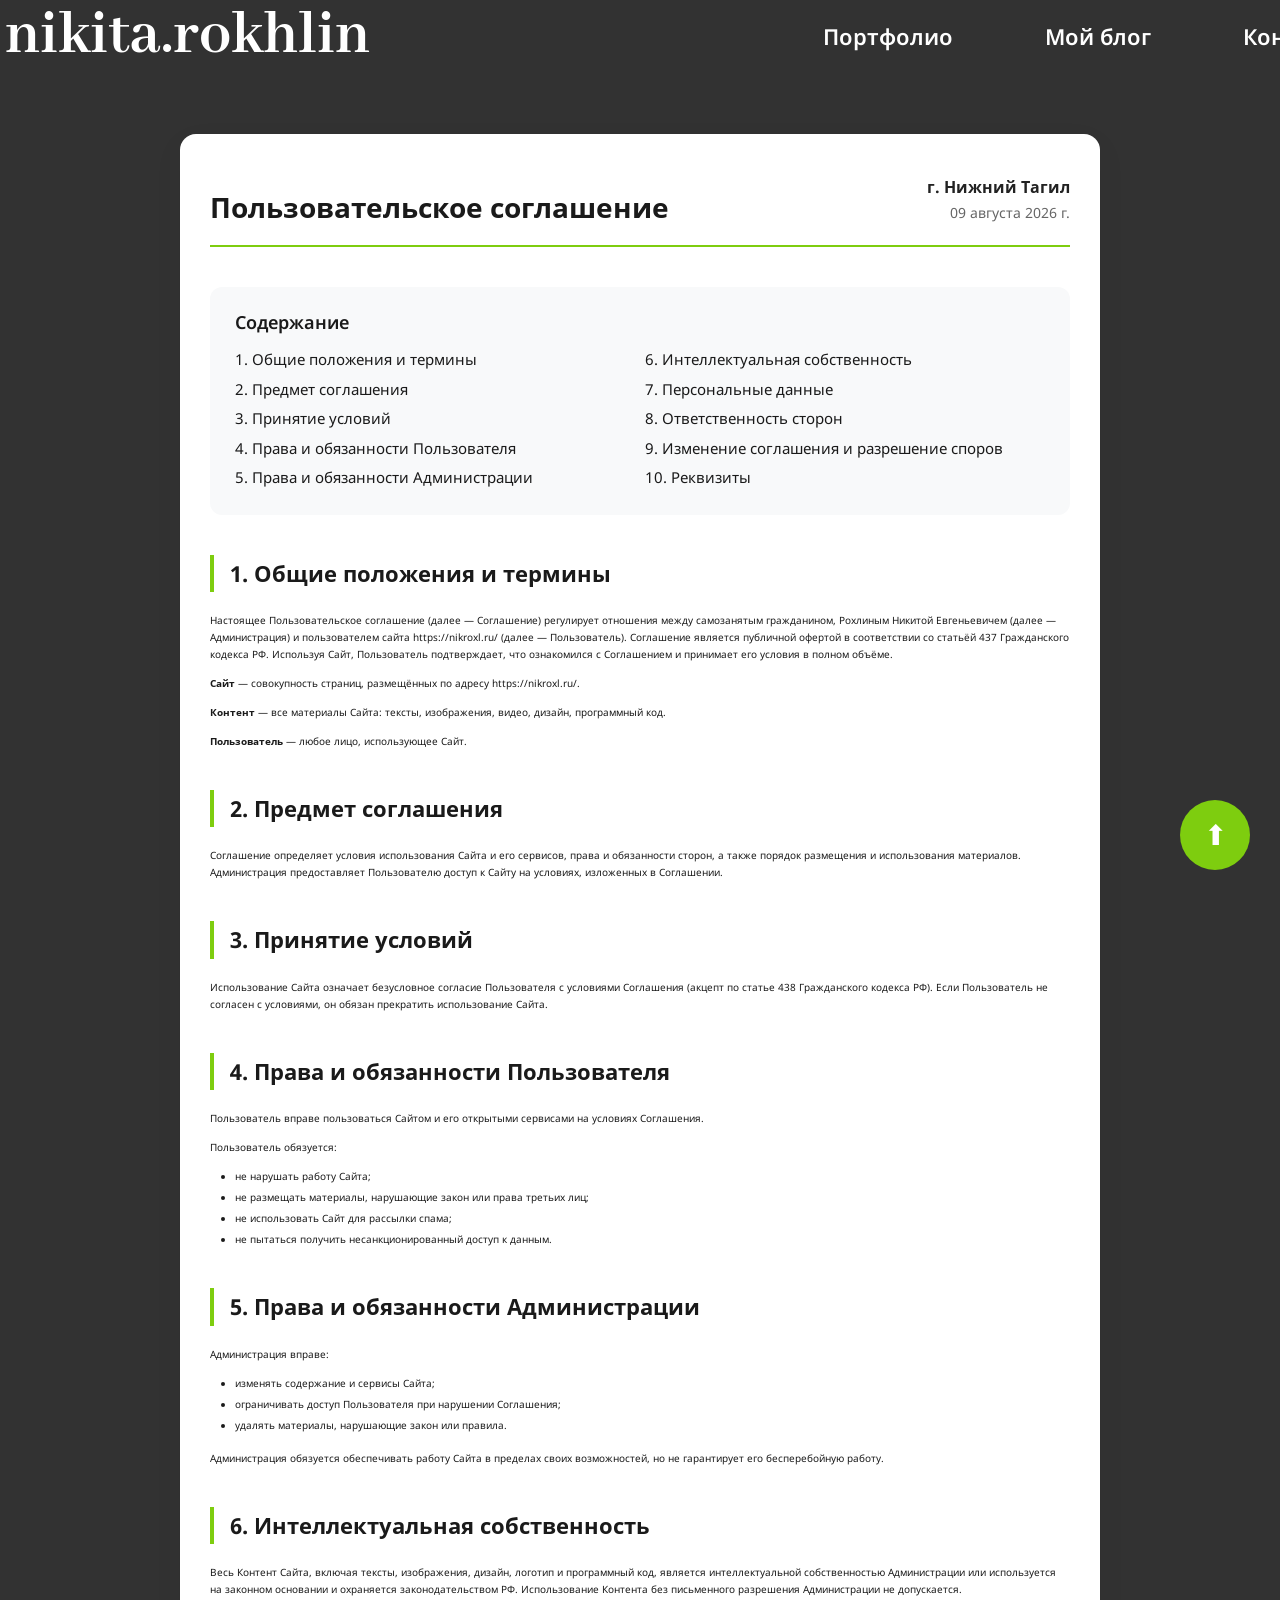
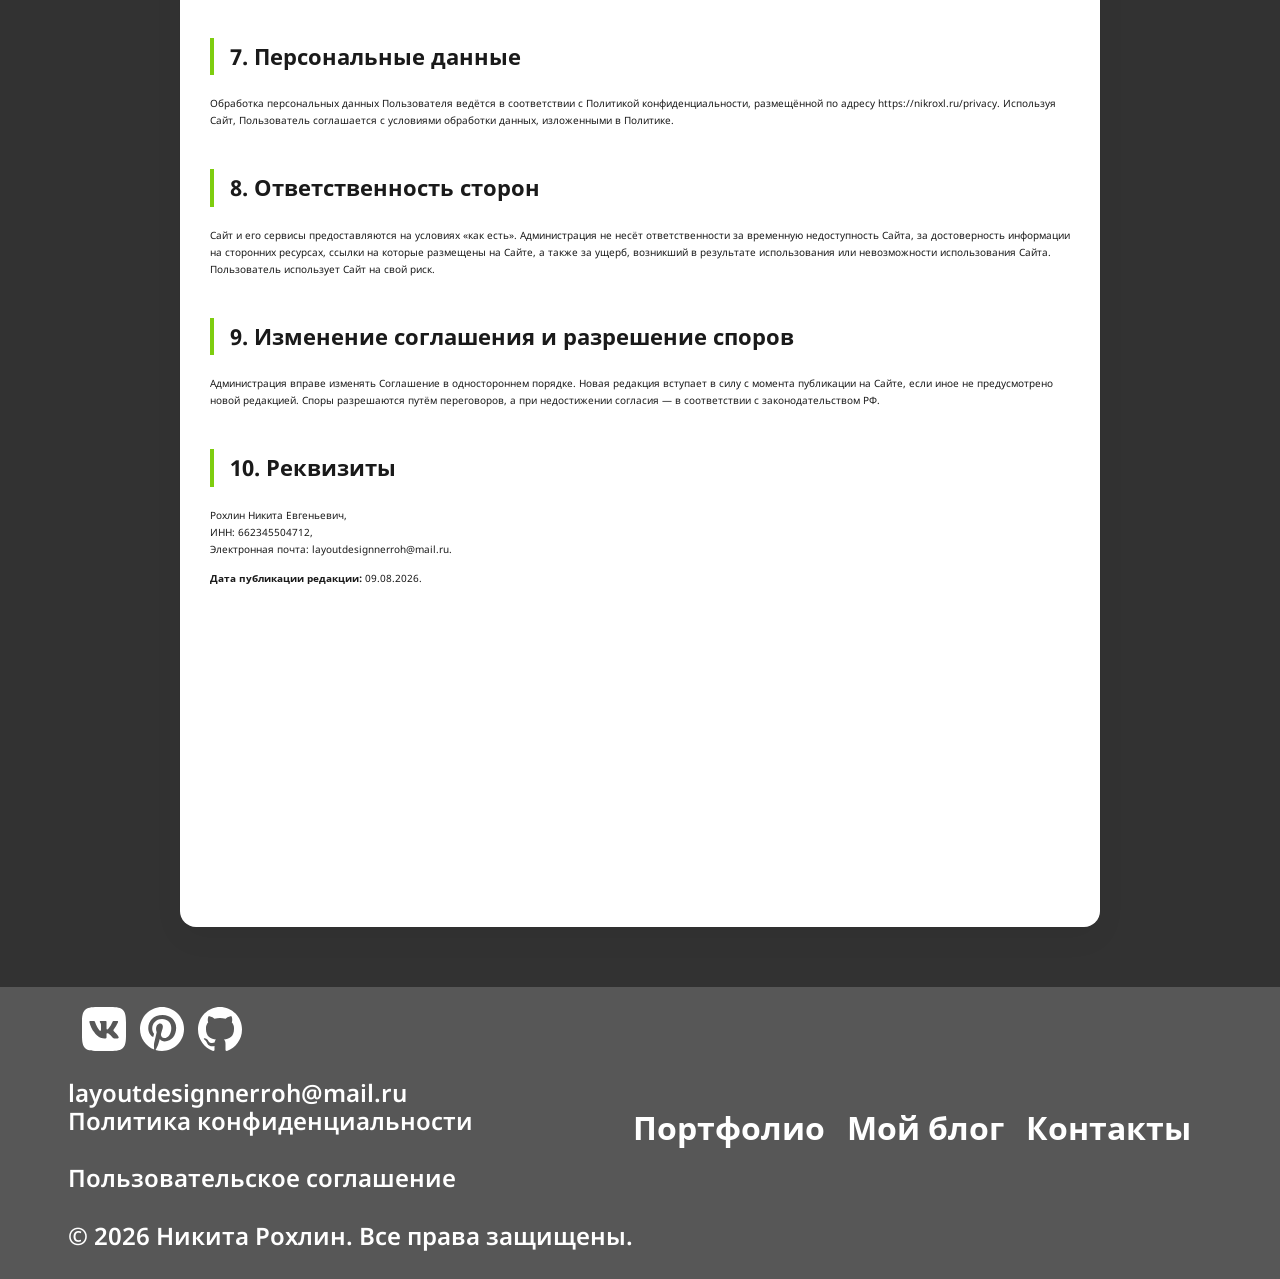
==== commit 6cc2d1db: "Приборка v1" ====
--- a/agreement.html
+++ b/agreement.html
@@ -4,8 +4,9 @@
 <head>
     <meta charset="UTF-8">
     <meta name="viewport" content="width=device-width, initial-scale=1.0">
-    <link rel="stylesheet" href="/css/style.css">
-    <link rel="stylesheet" href="/css/privary.css">
+    <link rel="stylesheet" href="css/style.css">
+    <link rel="stylesheet" href="css/privary.css">
+    <link rel="stylesheet" href="css/normalize.css">
     <script src="JS/blogCards.js" defer></script>
     <script src="JS/blogPage.js" defer></script>
     <script src="JS/modalMenu.js" defer></script>
@@ -341,14 +342,14 @@
 
 
     <footer class="footer">
-        <div class="container footer__container footer_politika">
+        <div class="container footer__container">
             <!-- ===== ВЕРХНЯЯ ЧАСТЬ: Соцсети + Контакты ===== -->
             <div class="left__card">
                 <div class="footer__top">
                     <!-- Социальные сети -->
                     <ul class="footer__social" aria-label="Социальные сети">
                         <li class="footer__social-item">
-                            <a href="#" target="_blank" rel="noopener noreferrer" aria-label="Telegram">
+                            <a href="https://vk.ru/nrokhlin864" target="_blank" rel="noopener noreferrer" aria-label="VK">
                                 <svg width="44" height="44" viewBox="0 0 44 44" fill="none"
                                     xmlns="http://www.w3.org/2000/svg">
                                     <path
@@ -358,7 +359,7 @@
                             </a>
                         </li>
                         <li class="footer__social-item">
-                            <a href="#" target="_blank" rel="noopener noreferrer" aria-label="GitHub">
+                            <a href="https://pin.it/2pF9a2N3l" target="_blank" rel="noopener noreferrer" aria-label="pinterest">
                                 <svg width="44" height="44" viewBox="0 0 44 44" fill="none"
                                     xmlns="http://www.w3.org/2000/svg">
                                     <path
@@ -367,18 +368,9 @@
                                 </svg>
                             </a>
                         </li>
+                        
                         <li class="footer__social-item">
-                            <a href="#" target="_blank" rel="noopener noreferrer" aria-label="YouTube">
-                                <svg width="44" height="44" viewBox="0 0 44 44" fill="none"
-                                    xmlns="http://www.w3.org/2000/svg">
-                                    <path
-                                        d="M22.0022 15.4C20.2518 15.4 18.573 16.0954 17.3353 17.3331C16.0976 18.5708 15.4022 20.2496 15.4022 22C15.4022 23.7504 16.0976 25.4292 17.3353 26.6669C18.573 27.9046 20.2518 28.6 22.0022 28.6C23.7526 28.6 25.4314 27.9046 26.6691 26.6669C27.9068 25.4292 28.6022 23.7504 28.6022 22C28.6022 20.2496 27.9068 18.5708 26.6691 17.3331C25.4314 16.0954 23.7526 15.4 22.0022 15.4ZM22.0022 11C24.9196 11 27.7175 12.1589 29.7804 14.2218C31.8433 16.2847 33.0022 19.0826 33.0022 22C33.0022 24.9174 31.8433 27.7153 29.7804 29.7782C27.7175 31.8411 24.9196 33 22.0022 33C19.0848 33 16.2869 31.8411 14.224 29.7782C12.1611 27.7153 11.0022 24.9174 11.0022 22C11.0022 19.0826 12.1611 16.2847 14.224 14.2218C16.2869 12.1589 19.0848 11 22.0022 11ZM36.3022 10.45C36.3022 11.1793 36.0125 11.8788 35.4967 12.3945C34.981 12.9103 34.2815 13.2 33.5522 13.2C32.8229 13.2 32.1234 12.9103 31.6077 12.3945C31.0919 11.8788 30.8022 11.1793 30.8022 10.45C30.8022 9.72065 31.0919 9.02118 31.6077 8.50546C32.1234 7.98973 32.8229 7.7 33.5522 7.7C34.2815 7.7 34.981 7.98973 35.4967 8.50546C36.0125 9.02118 36.3022 9.72065 36.3022 10.45ZM22.0022 4.4C16.5594 4.4 15.6706 4.4154 13.1384 4.5276C11.4136 4.609 10.2564 4.84 9.1828 5.258C8.28483 5.58882 7.47279 6.1174 6.8068 6.8046C6.1188 7.47036 5.58946 8.28242 5.258 9.1806C4.84 10.2586 4.609 11.4136 4.5298 13.1362C4.4154 15.565 4.4 16.4142 4.4 22C4.4 27.445 4.4154 28.3316 4.5276 30.8638C4.609 32.5864 4.84 33.7458 5.2558 34.8172C5.6298 35.7742 6.0698 36.4628 6.8002 37.1932C7.5416 37.9324 8.2302 38.3746 9.1762 38.7398C10.263 39.16 11.4202 39.3932 13.1362 39.4724C15.565 39.5868 16.4142 39.6 22 39.6C27.445 39.6 28.3316 39.5846 30.8638 39.4724C32.5842 39.391 33.7414 39.16 34.8172 38.7442C35.7152 38.4134 36.5272 37.8848 37.1932 37.1976C37.9346 36.4584 38.3768 35.7698 38.742 34.8216C39.16 33.7392 39.3932 32.582 39.4724 30.8616C39.5868 28.435 39.6 27.5836 39.6 22C39.6 16.5572 39.5846 15.6684 39.4724 13.1362C39.391 11.4158 39.1578 10.2542 38.742 9.1806C38.4112 8.28263 37.8826 7.47059 37.1954 6.8046C36.5296 6.1166 35.7176 5.58726 34.8194 5.2558C33.7414 4.8378 32.5842 4.6068 30.8638 4.5276C28.4372 4.4132 27.588 4.4 22 4.4M22 0C27.9774 0 28.7232 0.0219999 31.0706 0.132C33.4114 0.242 35.0086 0.6094 36.41 1.155C37.862 1.7138 39.0852 2.4706 40.3084 3.6916C41.4275 4.79101 42.2932 6.12144 42.845 7.59C43.3884 8.9914 43.758 10.5886 43.868 12.9316C43.9714 15.2768 44 16.0226 44 22C44 27.9774 43.978 28.7232 43.868 31.0684C43.758 33.4136 43.3884 35.0064 42.845 36.41C42.2932 37.8786 41.4275 39.209 40.3084 40.3084C39.209 41.4275 37.8786 42.2932 36.41 42.845C35.0086 43.3884 33.4114 43.758 31.0706 43.868C28.7232 43.9714 27.9774 44 22 44C16.0226 44 15.2768 43.978 12.9294 43.868C10.5886 43.758 8.9936 43.3884 7.59 42.845C6.12144 42.2932 4.79101 41.4275 3.6916 40.3084C2.57247 39.209 1.7068 37.8786 1.155 36.41C0.6094 35.0086 0.242 33.4114 0.132 31.0684C0.0263999 28.7232 0 27.9774 0 22C0 16.0226 0.0219999 15.2768 0.132 12.9316C0.242 10.5864 0.6094 8.9936 1.155 7.59C1.7068 6.12144 2.57247 4.79101 3.6916 3.6916C4.79101 2.57247 6.12144 1.7068 7.59 1.155C8.9914 0.6094 10.5864 0.242 12.9294 0.132C15.279 0.0285999 16.0248 0 22.0022 0"
-                                        fill="white" />
-                                </svg>
-                            </a>
-                        </li>
-                        <li class="footer__social-item">
-                            <a href="#" target="_blank" rel="noopener noreferrer" aria-label="VK">
+                            <a href="https://github.com/Ferirka" target="_blank" rel="noopener noreferrer" aria-label="GitHub">
                                 <svg width="44" height="44" viewBox="0 0 44 44" fill="none"
                                     xmlns="http://www.w3.org/2000/svg">
                                     <path
@@ -387,16 +379,7 @@
                                 </svg>
                             </a>
                         </li>
-                        <li class="footer__social-item">
-                            <a href="#" target="_blank" rel="noopener noreferrer" aria-label="YouTube">
-                                <svg width="44" height="44" viewBox="0 0 44 44" fill="none"
-                                    xmlns="http://www.w3.org/2000/svg">
-                                    <path
-                                        d="M22 0C9.856 0 0 9.856 0 22C0 34.144 9.856 44 22 44C34.144 44 44 34.144 44 22C44 9.856 34.144 0 22 0ZM32.208 14.96C31.878 18.436 30.448 26.884 29.722 30.778C29.414 32.428 28.798 32.978 28.226 33.044C26.95 33.154 25.982 32.208 24.75 31.394C22.814 30.118 21.714 29.326 19.844 28.094C17.666 26.664 19.074 25.872 20.328 24.596C20.658 24.266 26.29 19.14 26.4 18.678C26.4153 18.608 26.4132 18.5354 26.3941 18.4664C26.3749 18.3974 26.3392 18.3341 26.29 18.282C26.158 18.172 25.982 18.216 25.828 18.238C25.63 18.282 22.55 20.328 16.544 24.376C15.664 24.97 14.872 25.278 14.168 25.256C13.376 25.234 11.88 24.816 10.758 24.442C9.372 24.002 8.294 23.76 8.382 22.99C8.426 22.594 8.976 22.198 10.01 21.78C16.434 18.986 20.702 17.138 22.836 16.258C28.952 13.706 30.206 13.266 31.042 13.266C31.218 13.266 31.636 13.31 31.9 13.53C32.12 13.706 32.186 13.948 32.208 14.124C32.186 14.256 32.23 14.652 32.208 14.96Z"
-                                        fill="white" />
-                                </svg>
-                            </a>
-                        </li>
+                       
                     </ul>
 
                     <!-- Контакты -->
@@ -412,10 +395,8 @@
 
                 <!-- ===== НИЖНЯЯ ЧАСТЬ: Юридическая информация ===== -->
                 <div class="footer__legal">
-                    <a href="/privary.html" class="footer__legal-link footer__text nav__link">Политика
-                        конфиденциальности</a>
-                    <a href="/agreement.html" class="footer__legal-link footer__text nav__link">Пользовательское
-                        соглашение</a>
+                    <a href="privary.html" class="footer__legal-link footer__text nav__link">Политика конфиденциальности</a>
+                    <a href="agreement.html" class="footer__legal-link footer__text nav__link">Пользовательское соглашение</a>
                 </div>
 
 
@@ -429,13 +410,13 @@
             <nav class="footer__nav" aria-label="Навигация в подвале">
                 <ul class="footer__nav-list">
                     <li class="footer__nav-item nav__link">
-                        <a href="/portfolio.html" class="footer__nav-link">Портфолио</a>
+                        <a href="portfolio.html" class="footer__nav-link">Портфолио</a>
                     </li>
                     <li class="footer__nav-item nav__link">
-                        <a href="/blog.html" class="footer__nav-link">Мой блог</a>
+                        <a href="blog.html" class="footer__nav-link">Мой блог</a>
                     </li>
                     <li class="footer__nav-item nav__link">
-                        <a href="/contact.html" class="footer__nav-link">Контакты</a>
+                        <a href="contact.html" class="footer__nav-link">Контакты</a>
                     </li>
                 </ul>
             </nav>
--- a/css/style.css
+++ b/css/style.css
@@ -793,7 +793,6 @@
     align-items: center;
     }
 
-
     .form__title {
         white-space: wrap;
     }
@@ -802,7 +801,6 @@
         width: 100%;
         max-width: 300px;
         padding: 30px 15px 40px;
-
     }
 
     .form__body {
